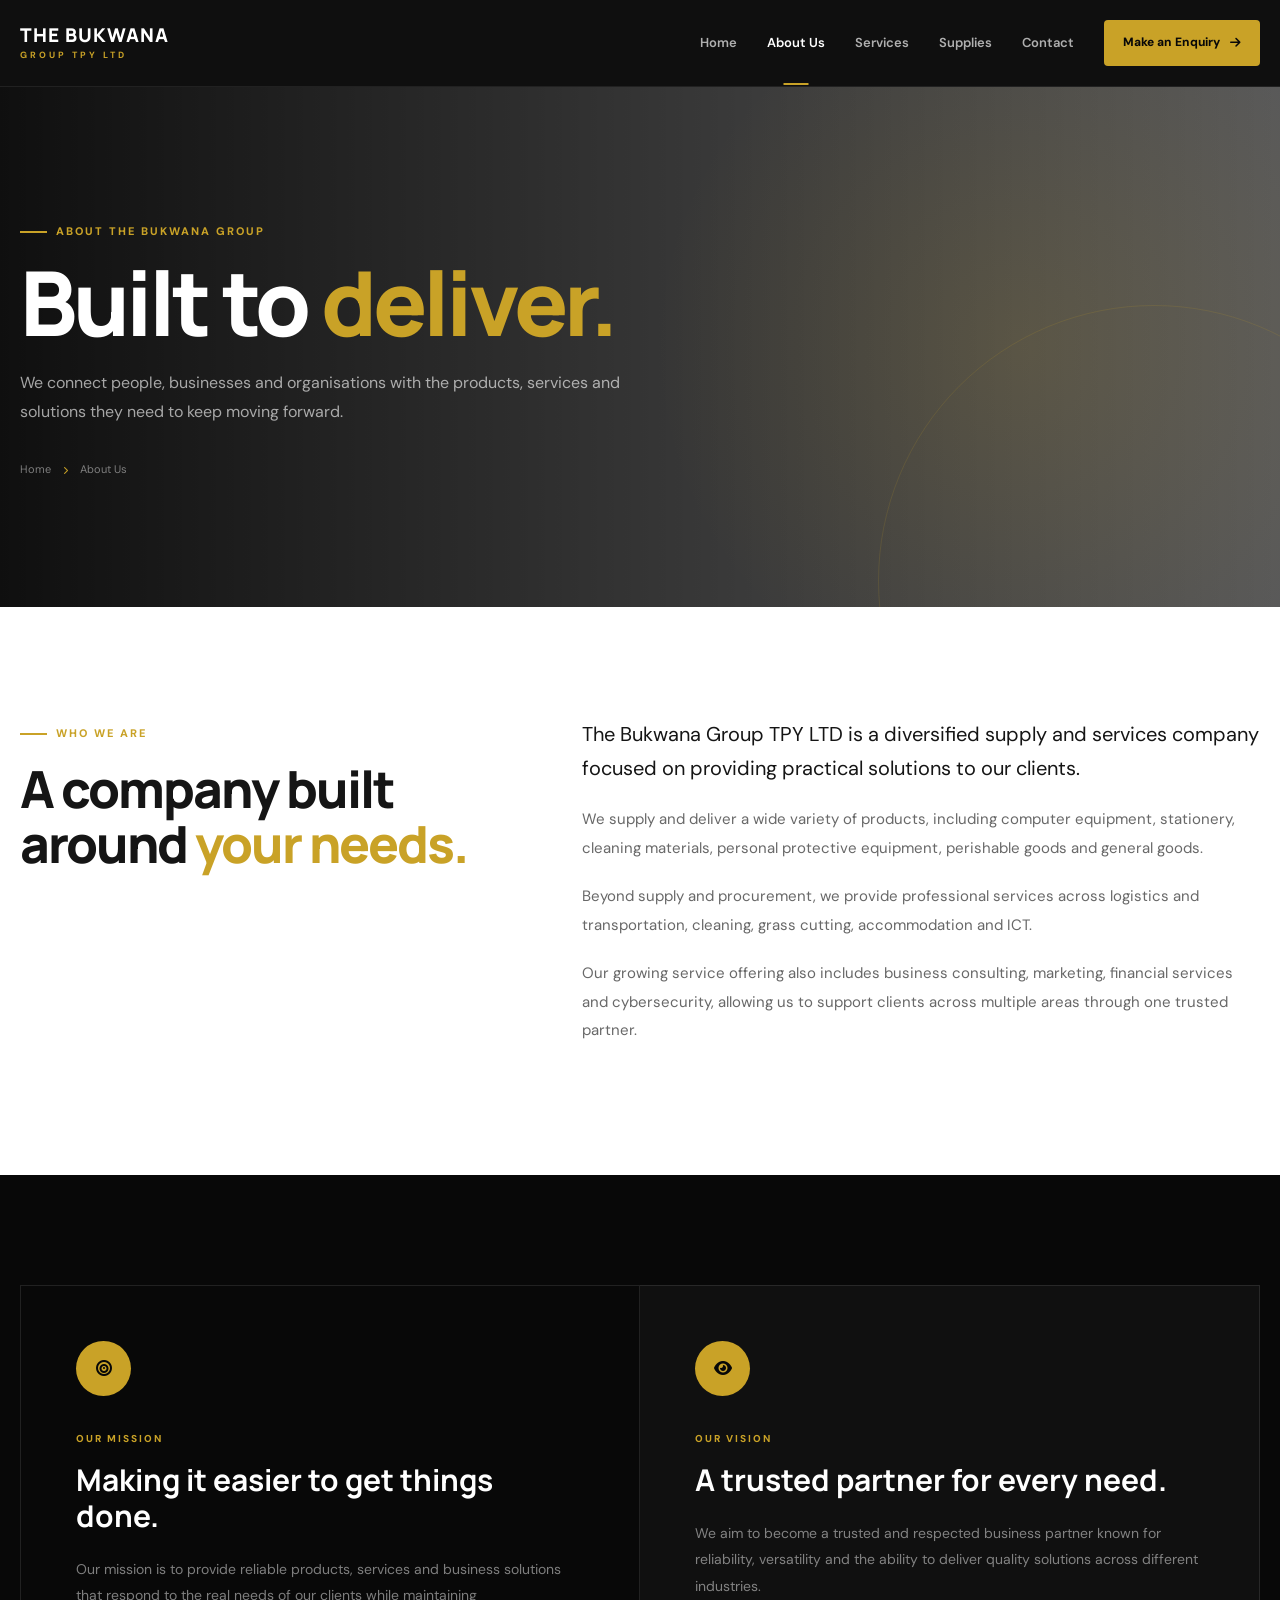
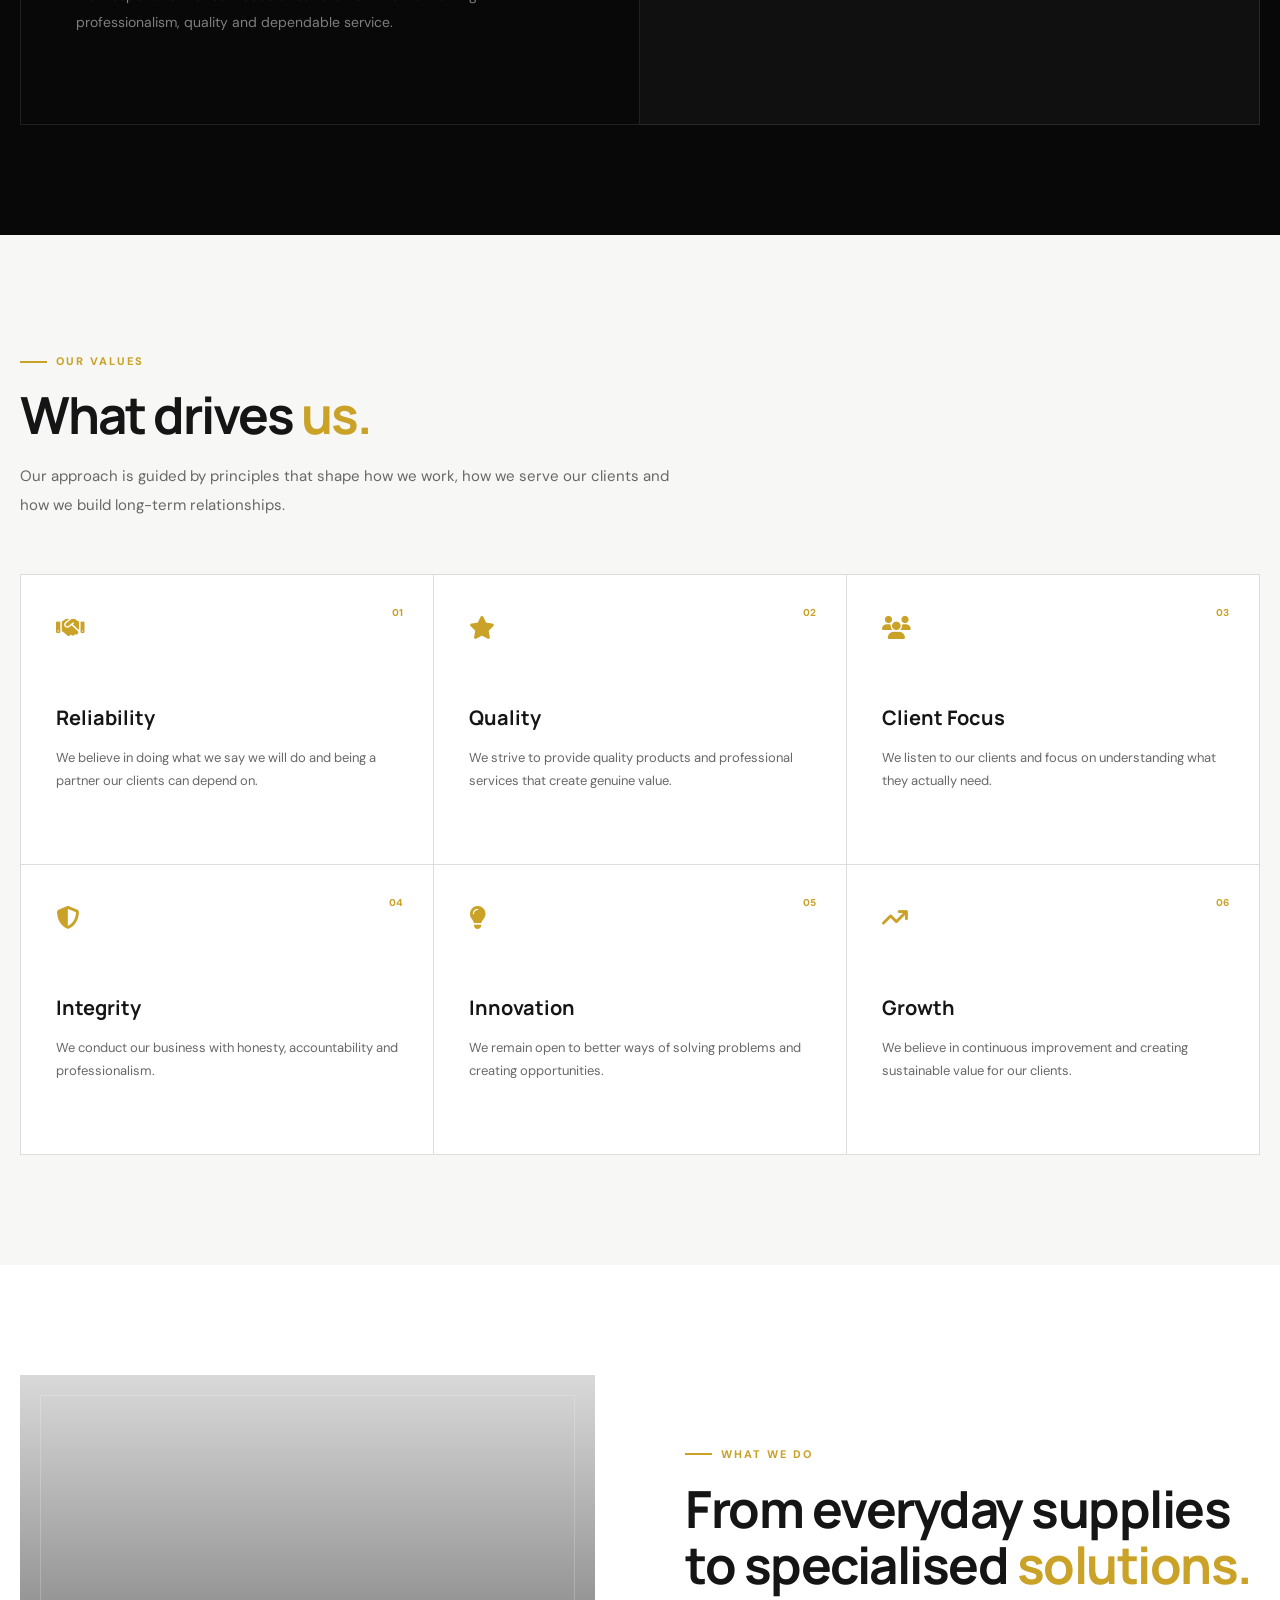
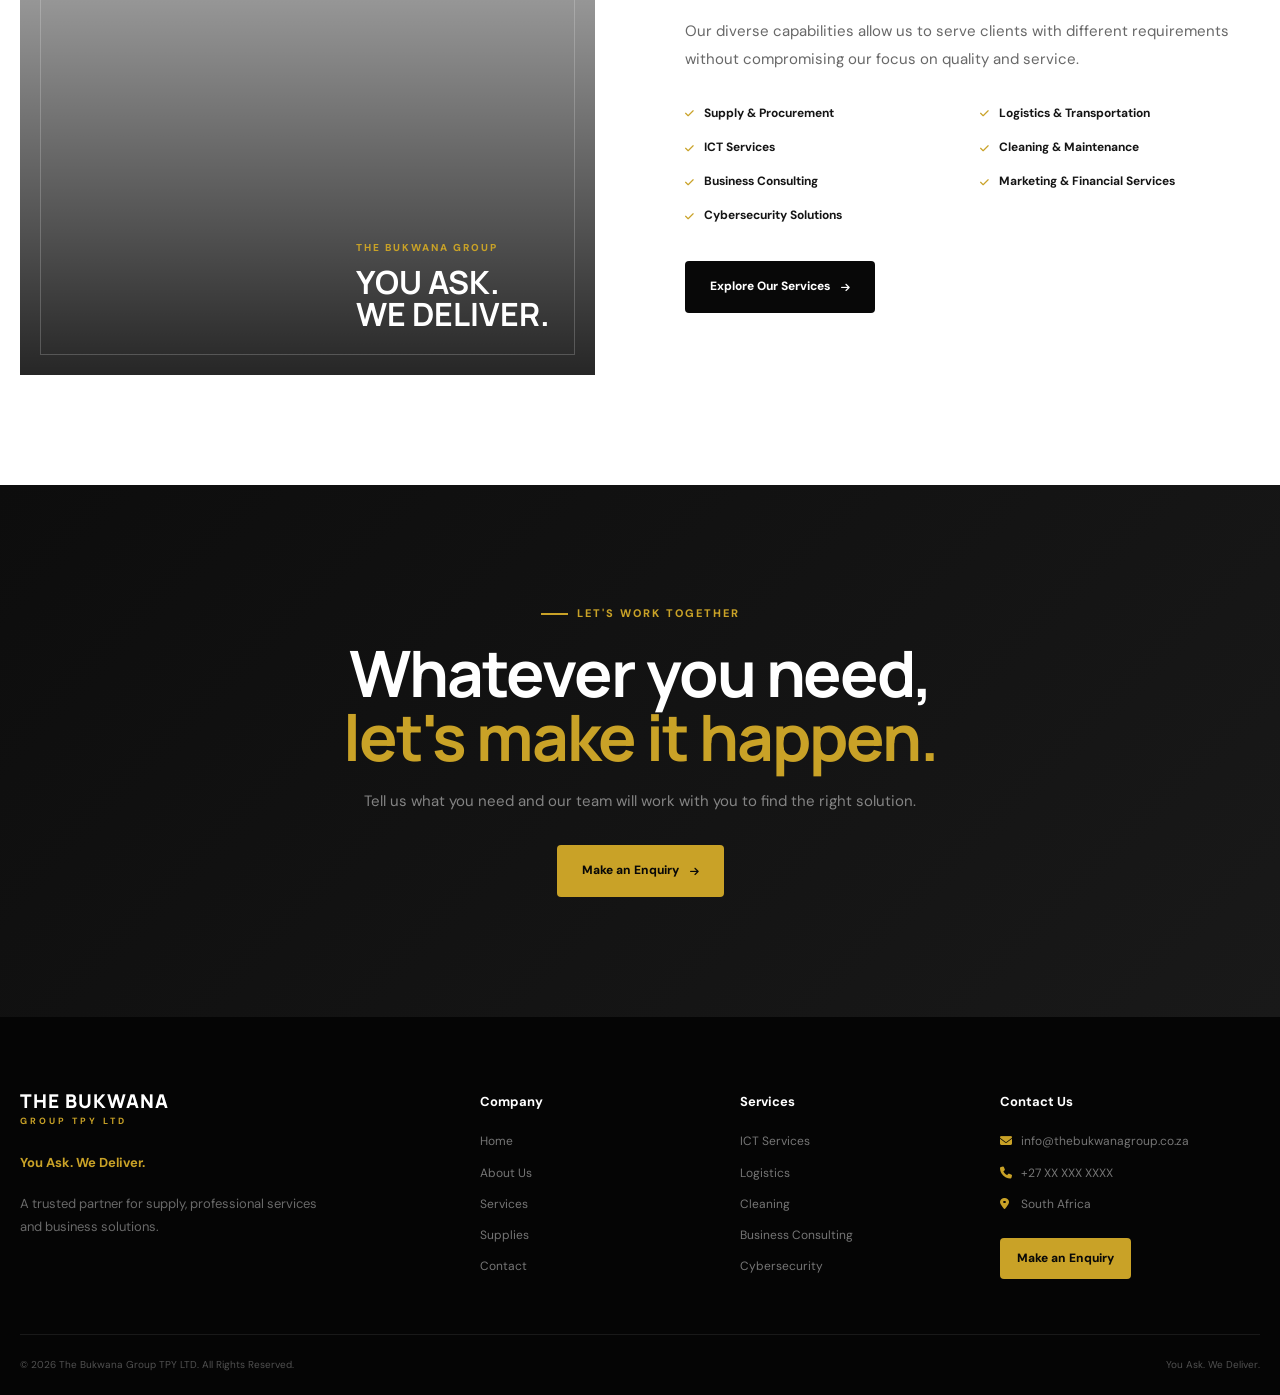
==== about.html @ 3b1d0615 "first commit" ====
<!DOCTYPE html>
<html lang="en">

<head>

    <meta charset="UTF-8">

    <meta name="viewport" content="width=device-width, initial-scale=1.0">

    <meta name="description"
        content="Learn more about The Bukwana Group TPY LTD, a diversified supply, services and business solutions company.">

    <meta name="keywords"
        content="The Bukwana Group, about us, supply company, procurement, logistics, ICT services, business solutions">

    <meta name="author" content="The Bukwana Group TPY LTD">

    <title>About Us | The Bukwana Group PTY LTD</title>


    <!-- Google Fonts -->

    <link rel="preconnect" href="https://fonts.googleapis.com">

    <link rel="preconnect" href="https://fonts.gstatic.com" crossorigin>

    <link
        href="https://fonts.googleapis.com/css2?family=DM+Sans:wght@400;500;600;700&family=Manrope:wght@500;600;700;800&display=swap"
        rel="stylesheet">


    <!-- Font Awesome -->

    <link rel="stylesheet" href="https://cdnjs.cloudflare.com/ajax/libs/font-awesome/6.7.2/css/all.min.css">


    <!-- About Page CSS -->

    <link rel="stylesheet" href="about.css">

</head>


<body>


    <!-- =====================================================
         NAVBAR
    ====================================================== -->

    <header class="site-header">

        <div class="container navbar">

            <!-- Logo -->

            <a href="index.html" class="logo">

                <span class="logo-main">
                    THE BUKWANA
                </span>

                <span class="logo-sub">
                    GROUP TPY LTD
                </span>

            </a>


            <!-- Desktop Navigation -->

            <nav class="desktop-nav">

                <a href="index.html">
                    Home
                </a>

                <a href="about.html" class="active">
                    About Us
                </a>

                <a href="services.html">
                    Services
                </a>

                <a href="supplies.html">
                    Supplies
                </a>

                <a href="contact.html">
                    Contact
                </a>

                <a href="enquiry.html" class="nav-cta">

                    Make an Enquiry

                    <i class="fa-solid fa-arrow-right"></i>

                </a>

            </nav>


            <!-- Mobile Menu -->

            <button class="menu-toggle" id="menuToggle" aria-label="Open navigation" aria-expanded="false">

                <span></span>
                <span></span>
                <span></span>

            </button>

        </div>


        <!-- Mobile Navigation -->

        <nav class="mobile-nav" id="mobileNav">

            <a href="index.html">
                Home
            </a>

            <a href="about.html" class="active">
                About Us
            </a>

            <a href="services.html">
                Services
            </a>

            <a href="supplies.html">
                Supplies
            </a>

            <a href="contact.html">
                Contact
            </a>

            <a href="enquiry.html" class="mobile-cta">

                Make an Enquiry

                <i class="fa-solid fa-arrow-right"></i>

            </a>

        </nav>

    </header>



    <!-- =====================================================
         MAIN CONTENT
    ====================================================== -->

    <main>


        <!-- =================================================
             PAGE HERO
        ================================================== -->

        <section class="page-hero">

            <div class="page-hero-overlay"></div>

            <div class="container page-hero-content">

                <span class="section-label">

                    ABOUT THE BUKWANA GROUP

                </span>


                <h1>

                    Built to
                    <span>
                        deliver.
                    </span>

                </h1>


                <p>

                    We connect people, businesses and organisations
                    with the products, services and solutions they
                    need to keep moving forward.

                </p>


                <div class="breadcrumb">

                    <a href="index.html">
                        Home
                    </a>

                    <i class="fa-solid fa-chevron-right"></i>

                    <span>
                        About Us
                    </span>

                </div>

            </div>

        </section>



        <!-- =================================================
             INTRODUCTION
        ================================================== -->

        <section class="about-intro section">

            <div class="container about-intro-grid">

                <div class="about-heading">

                    <span class="section-label">
                        WHO WE ARE
                    </span>

                    <h2>

                        A company built around
                        <span>
                            your needs.
                        </span>

                    </h2>

                </div>


                <div class="about-copy">

                    <p class="lead">

                        The Bukwana Group TPY LTD is a diversified
                        supply and services company focused on
                        providing practical solutions to our clients.

                    </p>


                    <p>

                        We supply and deliver a wide variety of
                        products, including computer equipment,
                        stationery, cleaning materials, personal
                        protective equipment, perishable goods and
                        general goods.

                    </p>


                    <p>

                        Beyond supply and procurement, we provide
                        professional services across logistics and
                        transportation, cleaning, grass cutting,
                        accommodation and ICT.

                    </p>


                    <p>

                        Our growing service offering also includes
                        business consulting, marketing, financial
                        services and cybersecurity, allowing us to
                        support clients across multiple areas through
                        one trusted partner.

                    </p>

                </div>

            </div>

        </section>



        <!-- =================================================
             MISSION / VISION
        ================================================== -->

        <section class="mission-section section">

            <div class="container mission-grid">


                <!-- Mission -->

                <div class="mission-card">

                    <div class="mission-icon">

                        <i class="fa-solid fa-bullseye"></i>

                    </div>

                    <span>
                        OUR MISSION
                    </span>

                    <h2>
                        Making it easier to get things done.
                    </h2>

                    <p>

                        Our mission is to provide reliable products,
                        services and business solutions that respond
                        to the real needs of our clients while
                        maintaining professionalism, quality and
                        dependable service.

                    </p>

                </div>


                <!-- Vision -->

                <div class="mission-card vision-card">

                    <div class="mission-icon">

                        <i class="fa-solid fa-eye"></i>

                    </div>

                    <span>
                        OUR VISION
                    </span>

                    <h2>
                        A trusted partner for every need.
                    </h2>

                    <p>

                        We aim to become a trusted and respected
                        business partner known for reliability,
                        versatility and the ability to deliver
                        quality solutions across different
                        industries.

                    </p>

                </div>

            </div>

        </section>



        <!-- =================================================
             VALUES
        ================================================== -->

        <section class="values-section section">

            <div class="container">


                <div class="values-header">

                    <span class="section-label">
                        OUR VALUES
                    </span>

                    <h2>

                        What drives
                        <span>
                            us.
                        </span>

                    </h2>

                    <p>

                        Our approach is guided by principles that
                        shape how we work, how we serve our clients
                        and how we build long-term relationships.

                    </p>

                </div>


                <div class="values-grid">


                    <!-- Value 01 -->

                    <article class="value-card">

                        <span class="value-number">
                            01
                        </span>

                        <div class="value-icon">

                            <i class="fa-solid fa-handshake"></i>

                        </div>

                        <h3>
                            Reliability
                        </h3>

                        <p>

                            We believe in doing what we say we will
                            do and being a partner our clients can
                            depend on.

                        </p>

                    </article>


                    <!-- Value 02 -->

                    <article class="value-card">

                        <span class="value-number">
                            02
                        </span>

                        <div class="value-icon">

                            <i class="fa-solid fa-star"></i>

                        </div>

                        <h3>
                            Quality
                        </h3>

                        <p>

                            We strive to provide quality products
                            and professional services that create
                            genuine value.

                        </p>

                    </article>


                    <!-- Value 03 -->

                    <article class="value-card">

                        <span class="value-number">
                            03
                        </span>

                        <div class="value-icon">

                            <i class="fa-solid fa-users"></i>

                        </div>

                        <h3>
                            Client Focus
                        </h3>

                        <p>

                            We listen to our clients and focus on
                            understanding what they actually need.

                        </p>

                    </article>


                    <!-- Value 04 -->

                    <article class="value-card">

                        <span class="value-number">
                            04
                        </span>

                        <div class="value-icon">

                            <i class="fa-solid fa-shield-halved"></i>

                        </div>

                        <h3>
                            Integrity
                        </h3>

                        <p>

                            We conduct our business with honesty,
                            accountability and professionalism.

                        </p>

                    </article>


                    <!-- Value 05 -->

                    <article class="value-card">

                        <span class="value-number">
                            05
                        </span>

                        <div class="value-icon">

                            <i class="fa-solid fa-lightbulb"></i>

                        </div>

                        <h3>
                            Innovation
                        </h3>

                        <p>

                            We remain open to better ways of solving
                            problems and creating opportunities.

                        </p>

                    </article>


                    <!-- Value 06 -->

                    <article class="value-card">

                        <span class="value-number">
                            06
                        </span>

                        <div class="value-icon">

                            <i class="fa-solid fa-arrow-trend-up"></i>

                        </div>

                        <h3>
                            Growth
                        </h3>

                        <p>

                            We believe in continuous improvement and
                            creating sustainable value for our clients.

                        </p>

                    </article>

                </div>

            </div>

        </section>



        <!-- =================================================
             WHAT WE DO
        ================================================== -->

        <section class="capabilities-section section">

            <div class="container capabilities-grid">


                <div class="capabilities-image">

                    <div class="image-overlay">

                        <span>
                            THE BUKWANA GROUP
                        </span>

                        <strong>
                            YOU ASK.<br>
                            WE DELIVER.
                        </strong>

                    </div>

                </div>


                <div class="capabilities-content">

                    <span class="section-label">
                        WHAT WE DO
                    </span>

                    <h2>

                        From everyday supplies
                        to specialised
                        <span>
                            solutions.
                        </span>

                    </h2>


                    <p>

                        Our diverse capabilities allow us to serve
                        clients with different requirements without
                        compromising our focus on quality and service.

                    </p>


                    <div class="capability-list">

                        <div>

                            <i class="fa-solid fa-check"></i>

                            <span>
                                Supply & Procurement
                            </span>

                        </div>

                        <div>

                            <i class="fa-solid fa-check"></i>

                            <span>
                                Logistics & Transportation
                            </span>

                        </div>

                        <div>

                            <i class="fa-solid fa-check"></i>

                            <span>
                                ICT Services
                            </span>

                        </div>

                        <div>

                            <i class="fa-solid fa-check"></i>

                            <span>
                                Cleaning & Maintenance
                            </span>

                        </div>

                        <div>

                            <i class="fa-solid fa-check"></i>

                            <span>
                                Business Consulting
                            </span>

                        </div>

                        <div>

                            <i class="fa-solid fa-check"></i>

                            <span>
                                Marketing & Financial Services
                            </span>

                        </div>

                        <div>

                            <i class="fa-solid fa-check"></i>

                            <span>
                                Cybersecurity Solutions
                            </span>

                        </div>

                    </div>


                    <a href="services.html" class="btn btn-dark">

                        Explore Our Services

                        <i class="fa-solid fa-arrow-right"></i>

                    </a>

                </div>

            </div>

        </section>



        <!-- =================================================
             CTA
        ================================================== -->

        <section class="about-cta">

            <div class="container">

                <span class="section-label">
                    LET'S WORK TOGETHER
                </span>

                <h2>

                    Whatever you need,
                    <span>
                        let's make it happen.
                    </span>

                </h2>

                <p>

                    Tell us what you need and our team will work
                    with you to find the right solution.

                </p>

                <a href="enquiry.html" class="btn btn-gold">

                    Make an Enquiry

                    <i class="fa-solid fa-arrow-right"></i>

                </a>

            </div>

        </section>

    </main>



    <!-- =====================================================
         FOOTER
    ====================================================== -->

    <footer class="footer">

        <div class="container footer-grid">


            <div class="footer-company">

                <a href="index.html" class="logo">

                    <span class="logo-main">
                        THE BUKWANA
                    </span>

                    <span class="logo-sub">
                        GROUP TPY LTD
                    </span>

                </a>

                <p class="footer-tagline">
                    You Ask. We Deliver.
                </p>

                <p>

                    A trusted partner for supply,
                    professional services and business
                    solutions.

                </p>

            </div>


            <div class="footer-column">

                <h3>
                    Company
                </h3>

                <a href="index.html">
                    Home
                </a>

                <a href="about.html">
                    About Us
                </a>

                <a href="services.html">
                    Services
                </a>

                <a href="supplies.html">
                    Supplies
                </a>

                <a href="contact.html">
                    Contact
                </a>

            </div>


            <div class="footer-column">

                <h3>
                    Services
                </h3>

                <a href="services.html">
                    ICT Services
                </a>

                <a href="services.html">
                    Logistics
                </a>

                <a href="services.html">
                    Cleaning
                </a>

                <a href="services.html">
                    Business Consulting
                </a>

                <a href="services.html">
                    Cybersecurity
                </a>

            </div>


            <div class="footer-column">

                <h3>
                    Contact Us
                </h3>

                <a href="mailto:info@thebukwanagroup.co.za">

                    <i class="fa-solid fa-envelope"></i>

                    info@thebukwanagroup.co.za

                </a>

                <a href="tel:+27000000000">

                    <i class="fa-solid fa-phone"></i>

                    +27 XX XXX XXXX

                </a>

                <span>

                    <i class="fa-solid fa-location-dot"></i>

                    South Africa

                </span>

                <a href="enquiry.html" class="footer-button">
                    Make an Enquiry
                </a>

            </div>

        </div>


        <div class="container footer-bottom">

            <p>
                © 2026 The Bukwana Group TPY LTD.
                All Rights Reserved.
            </p>

            <p>
                You Ask. We Deliver.
            </p>

        </div>

    </footer>



    <!-- =====================================================
         MOBILE NAVIGATION
    ====================================================== -->

    <script>

        const menuToggle =
            document.getElementById("menuToggle");

        const mobileNav =
            document.getElementById("mobileNav");


        menuToggle.addEventListener("click", function () {

            const isOpen =
                mobileNav.classList.toggle("open");

            menuToggle.classList.toggle("open");

            menuToggle.setAttribute(
                "aria-expanded",
                isOpen
            );

        });


        document
            .querySelectorAll(".mobile-nav a")
            .forEach(function (link) {

                link.addEventListener("click", function () {

                    mobileNav.classList.remove("open");

                    menuToggle.classList.remove("open");

                    menuToggle.setAttribute(
                        "aria-expanded",
                        "false"
                    );

                });

            });

    </script>


</body>

</html>
---- about.css ----
/* ============================================================
   THE BUKWANA GROUP TPY LTD
   ABOUT PAGE
============================================================ */


/* ============================================================
   VARIABLES
============================================================ */

:root {

    --black: #080808;
    --black-2: #101010;
    --black-3: #171717;

    --gold: #c9a227;
    --gold-light: #dfbb45;
    --gold-dark: #a98417;

    --white: #ffffff;
    --off-white: #f7f7f5;

    --text: #151515;
    --muted: #686868;

    --border: #e7e7e7;

    --container: 1240px;

    --transition: .3s ease;

}


/* ============================================================
   RESET
============================================================ */

* {

    margin: 0;

    padding: 0;

    box-sizing: border-box;

}


html {

    scroll-behavior: smooth;

}


body {

    font-family:
        "DM Sans",
        sans-serif;

    color: var(--text);

    background: var(--white);

    line-height: 1.6;

    overflow-x: hidden;

}


a {

    color: inherit;

    text-decoration: none;

}


button {

    font-family: inherit;

}


.container {

    width:
        min(
            calc(100% - 40px),
            var(--container)
        );

    margin: auto;

}


.section {

    padding: 110px 0;

}


/* ============================================================
   NAVBAR
============================================================ */

.site-header {

    position: sticky;

    top: 0;

    z-index: 999;

    background:
        rgba(
            8,
            8,
            8,
            .97
        );

    border-bottom:
        1px solid
        rgba(
            255,
            255,
            255,
            .08
        );

    backdrop-filter: blur(12px);

}


.navbar {

    height: 86px;

    display: flex;

    align-items: center;

    justify-content: space-between;

}


/* ============================================================
   LOGO
============================================================ */

.logo {

    display: flex;

    flex-direction: column;

    line-height: 1;

}


.logo-main {

    color: var(--white);

    font-family:
        "Manrope",
        sans-serif;

    font-size: 19px;

    font-weight: 800;

    letter-spacing: 1px;

}


.logo-sub {

    margin-top: 6px;

    color: var(--gold);

    font-size: 9px;

    font-weight: 700;

    letter-spacing: 3px;

}


/* ============================================================
   DESKTOP NAVIGATION
============================================================ */

.desktop-nav {

    display: flex;

    align-items: center;

    gap: 30px;

}


.desktop-nav > a:not(.nav-cta) {

    position: relative;

    color:
        rgba(
            255,
            255,
            255,
            .67
        );

    font-size: 13px;

    font-weight: 600;

    transition:
        color var(--transition);

}


.desktop-nav > a:not(.nav-cta):hover,
.desktop-nav > a.active {

    color: var(--white);

}


.desktop-nav > a.active::after {

    content: "";

    position: absolute;

    left: 50%;

    bottom: -32px;

    width: 25px;

    height: 2px;

    background: var(--gold);

    transform:
        translateX(-50%);

}


.nav-cta {

    display: inline-flex;

    align-items: center;

    gap: 10px;

    padding:
        13px 19px;

    color: var(--black);

    background: var(--gold);

    border-radius: 4px;

    font-size: 12px;

    font-weight: 800;

    transition:
        all var(--transition);

}


.nav-cta:hover {

    color: var(--black);

    background: var(--gold-light);

    transform:
        translateY(-2px);

}


/* ============================================================
   MOBILE MENU
============================================================ */

.menu-toggle {

    display: none;

    width: 43px;

    height: 43px;

    padding: 9px;

    background: transparent;

    border:
        1px solid
        rgba(
            255,
            255,
            255,
            .18
        );

    border-radius: 4px;

    cursor: pointer;

}


.menu-toggle span {

    display: block;

    height: 2px;

    margin: 5px 0;

    background: var(--white);

    transition:
        .3s ease;

}


.mobile-nav {

    display: none;

}


.mobile-nav.open {

    display: flex;

    flex-direction: column;

    padding:
        15px 20px 25px;

    background: var(--black);

}


.mobile-nav a {

    padding: 15px 5px;

    color:
        rgba(
            255,
            255,
            255,
            .7
        );

    border-bottom:
        1px solid
        rgba(
            255,
            255,
            255,
            .07
        );

    font-size: 14px;

    font-weight: 600;

}


.mobile-nav a.active {

    color: var(--gold);

}


.mobile-nav .mobile-cta {

    margin-top: 15px;

    color: var(--black);

    background: var(--gold);

    border: none;

    text-align: center;

}


/* ============================================================
   SECTION LABEL
============================================================ */

.section-label {

    display: inline-flex;

    align-items: center;

    gap: 9px;

    margin-bottom: 18px;

    color: var(--gold);

    font-size: 11px;

    font-weight: 800;

    letter-spacing: 2px;

}


.section-label::before {

    content: "";

    width: 27px;

    height: 2px;

    background: var(--gold);

}


/* ============================================================
   PAGE HERO
============================================================ */

.page-hero {

    position: relative;

    min-height: 520px;

    display: flex;

    align-items: center;

    color: var(--white);

    background:

        linear-gradient(
            90deg,
            rgba(0,0,0,.94),
            rgba(0,0,0,.65)
        ),

        url("../assets/images/about-hero.jpg")
        center / cover no-repeat;

    overflow: hidden;

}


.page-hero::after {

    content: "";

    position: absolute;

    right: -150px;

    bottom: -250px;

    width: 550px;

    height: 550px;

    border-radius: 50%;

    border:
        1px solid
        rgba(
            201,
            162,
            39,
            .15
        );

}


.page-hero-overlay {

    position: absolute;

    inset: 0;

    background:
        radial-gradient(
            circle at 80% 50%,
            rgba(
                201,
                162,
                39,
                .13
            ),
            transparent 35%
        );

}


.page-hero-content {

    position: relative;

    z-index: 2;

    padding: 70px 0;

}


.page-hero h1 {

    max-width: 800px;

    margin-bottom: 25px;

    font-family:
        "Manrope",
        sans-serif;

    font-size:
        clamp(
            3.5rem,
            7vw,
            6.5rem
        );

    font-weight: 800;

    line-height: .95;

    letter-spacing: -4px;

}


.page-hero h1 span {

    color: var(--gold);

}


.page-hero-content > p {

    max-width: 650px;

    color:
        rgba(
            255,
            255,
            255,
            .62
        );

    font-size: 16px;

    line-height: 1.8;

}


.breadcrumb {

    display: flex;

    align-items: center;

    gap: 12px;

    margin-top: 35px;

    color:
        rgba(
            255,
            255,
            255,
            .45
        );

    font-size: 11px;

}


.breadcrumb a:hover {

    color: var(--gold);

}


.breadcrumb i {

    color: var(--gold);

    font-size: 8px;

}


/* ============================================================
   ABOUT INTRO
============================================================ */

.about-intro-grid {

    display: grid;

    grid-template-columns:
        .8fr 1.2fr;

    gap: 110px;

}


.about-heading h2 {

    font-family:
        "Manrope",
        sans-serif;

    font-size:
        clamp(
            2.4rem,
            4vw,
            4rem
        );

    font-weight: 800;

    line-height: 1.08;

    letter-spacing: -2px;

}


.about-heading h2 span {

    color: var(--gold);

}


.about-copy {

    max-width: 720px;

}


.about-copy p {

    margin-bottom: 20px;

    color: var(--muted);

    font-size: 15px;

    line-height: 1.9;

}


.about-copy .lead {

    color: var(--text);

    font-size: 20px;

    line-height: 1.7;

}


/* ============================================================
   MISSION / VISION
============================================================ */

.mission-section {

    color: var(--white);

    background: var(--black);

}


.mission-grid {

    display: grid;

    grid-template-columns: 1fr 1fr;

}


.mission-card {

    min-height: 440px;

    padding: 55px;

    border:
        1px solid
        rgba(
            255,
            255,
            255,
            .1
        );

}


.vision-card {

    background: var(--black-2);

    border-left: none;

}


.mission-icon {

    width: 55px;

    height: 55px;

    display: flex;

    align-items: center;

    justify-content: center;

    margin-bottom: 35px;

    color: var(--black);

    background: var(--gold);

    border-radius: 50%;

}


.mission-card > span {

    display: block;

    margin-bottom: 15px;

    color: var(--gold);

    font-size: 10px;

    font-weight: 800;

    letter-spacing: 2px;

}


.mission-card h2 {

    max-width: 480px;

    margin-bottom: 22px;

    font-family:
        "Manrope",
        sans-serif;

    font-size: 30px;

    line-height: 1.2;

}


.mission-card p {

    max-width: 520px;

    color:
        rgba(
            255,
            255,
            255,
            .48
        );

    font-size: 14px;

    line-height: 1.9;

}


/* ============================================================
   VALUES
============================================================ */

.values-section {

    background: var(--off-white);

}


.values-header {

    max-width: 750px;

    margin-bottom: 55px;

}


.values-header h2 {

    margin-bottom: 20px;

    font-family:
        "Manrope",
        sans-serif;

    font-size:
        clamp(
            2.5rem,
            4vw,
            4rem
        );

    line-height: 1.05;

    letter-spacing: -2px;

}


.values-header h2 span {

    color: var(--gold);

}


.values-header p {

    max-width: 650px;

    color: var(--muted);

    font-size: 15px;

    line-height: 1.9;

}


.values-grid {

    display: grid;

    grid-template-columns:
        repeat(3, 1fr);

    border-top:
        1px solid
        #dddddd;

    border-left:
        1px solid
        #dddddd;

}


.value-card {

    position: relative;

    min-height: 290px;

    padding: 35px;

    background: var(--white);

    border-right:
        1px solid
        #dddddd;

    border-bottom:
        1px solid
        #dddddd;

    transition:
        all var(--transition);

}


.value-card:hover {

    background: var(--black);

    color: var(--white);

}


.value-number {

    position: absolute;

    top: 30px;

    right: 30px;

    color: var(--gold);

    font-size: 10px;

    font-weight: 800;

}


.value-icon {

    margin-bottom: 55px;

    color: var(--gold);

    font-size: 23px;

}


.value-card h3 {

    margin-bottom: 12px;

    font-family:
        "Manrope",
        sans-serif;

    font-size: 20px;

}


.value-card p {

    color: var(--muted);

    font-size: 13px;

    line-height: 1.8;

    transition:
        color var(--transition);

}


.value-card:hover p {

    color:
        rgba(
            255,
            255,
            255,
            .48
        );

}


/* ============================================================
   CAPABILITIES
============================================================ */

.capabilities-grid {

    display: grid;

    grid-template-columns:
        1fr 1fr;

    gap: 90px;

    align-items: center;

}


.capabilities-image {

    position: relative;

    min-height: 600px;

    background:

        linear-gradient(
            180deg,
            rgba(0,0,0,.15),
            rgba(0,0,0,.85)
        ),

        url("../assets/images/about-services.jpg")
        center / cover no-repeat;

}


.capabilities-image::before {

    content: "";

    position: absolute;

    inset: 20px;

    border:
        1px solid
        rgba(
            255,
            255,
            255,
            .2
        );

}


.image-overlay {

    position: absolute;

    right: 45px;

    bottom: 45px;

    z-index: 2;

}


.image-overlay span {

    display: block;

    margin-bottom: 10px;

    color: var(--gold);

    font-size: 10px;

    font-weight: 800;

    letter-spacing: 2px;

}


.image-overlay strong {

    display: block;

    color: var(--white);

    font-family:
        "Manrope",
        sans-serif;

    font-size: 32px;

    line-height: 1;

}


.capabilities-content h2 {

    margin-bottom: 25px;

    font-family:
        "Manrope",
        sans-serif;

    font-size:
        clamp(
            2.4rem,
            4vw,
            3.8rem
        );

    line-height: 1.08;

    letter-spacing: -1.5px;

}


.capabilities-content h2 span {

    color: var(--gold);

}


.capabilities-content > p {

    max-width: 600px;

    margin-bottom: 30px;

    color: var(--muted);

    font-size: 15px;

    line-height: 1.9;

}


.capability-list {

    display: grid;

    grid-template-columns:
        1fr 1fr;

    gap: 15px;

    margin-bottom: 35px;

}


.capability-list div {

    display: flex;

    align-items: center;

    gap: 10px;

    color: var(--text);

    font-size: 12px;

    font-weight: 700;

}


.capability-list i {

    color: var(--gold);

    font-size: 10px;

}


/* ============================================================
   CTA
============================================================ */

.about-cta {

    padding: 120px 0;

    color: var(--white);

    background:
        linear-gradient(
            135deg,
            #0d0d0d,
            #191919
        );

    text-align: center;

}


.about-cta .container {

    display: flex;

    flex-direction: column;

    align-items: center;

}


.about-cta h2 {

    max-width: 850px;

    margin-bottom: 20px;

    font-family:
        "Manrope",
        sans-serif;

    font-size:
        clamp(
            2.7rem,
            5vw,
            5rem
        );

    line-height: 1;

    letter-spacing: -2px;

}


.about-cta h2 span {

    display: block;

    color: var(--gold);

}


.about-cta p {

    max-width: 600px;

    margin-bottom: 32px;

    color:
        rgba(
            255,
            255,
            255,
            .48
        );

    font-size: 15px;

}


/* ============================================================
   BUTTON
============================================================ */

.btn {

    min-height: 52px;

    display: inline-flex;

    align-items: center;

    justify-content: center;

    gap: 11px;

    padding:
        0 25px;

    border-radius: 4px;

    font-size: 12px;

    font-weight: 800;

    transition:
        all var(--transition);

}


.btn i {

    font-size: 10px;

    transition:
        transform var(--transition);

}


.btn:hover i {

    transform:
        translateX(4px);

}


.btn-gold {

    color: var(--black);

    background: var(--gold);

}


.btn-gold:hover {

    background: var(--gold-light);

    transform:
        translateY(-2px);

}


.btn-dark {

    color: var(--white);

    background: var(--black);

}


.btn-dark:hover {

    color: var(--black);

    background: var(--gold);

}


/* ============================================================
   FOOTER
============================================================ */

.footer {

    color:
        rgba(
            255,
            255,
            255,
            .55
        );

    background: #050505;

}


.footer-grid {

    display: grid;

    grid-template-columns:
        2fr 1fr 1fr 1.3fr;

    gap: 60px;

    padding:
        75px 0 55px;

}


.footer-company p {

    max-width: 320px;

    margin-top: 18px;

    color:
        rgba(
            255,
            255,
            255,
            .4
        );

    font-size: 13px;

    line-height: 1.8;

}


.footer-company .footer-tagline {

    margin-top: 25px;

    color: var(--gold);

    font-weight: 700;

}


.footer-column {

    display: flex;

    flex-direction: column;

    align-items: flex-start;

    gap: 12px;

}


.footer-column h3 {

    margin-bottom: 8px;

    color: var(--white);

    font-size: 13px;

}


.footer-column a,
.footer-column span {

    color:
        rgba(
            255,
            255,
            255,
            .45
        );

    font-size: 12px;

    transition:
        color var(--transition);

}


.footer-column a:hover {

    color: var(--gold);

}


.footer-column i {

    width: 18px;

    color: var(--gold);

}


.footer-button {

    margin-top: 12px;

    padding:
        11px 17px;

    color: var(--black) !important;

    background: var(--gold);

    border-radius: 4px;

    font-weight: 800;

}


.footer-button:hover {

    background: var(--gold-light);

}


.footer-bottom {

    display: flex;

    justify-content: space-between;

    padding:
        22px 0;

    border-top:
        1px solid
        rgba(
            255,
            255,
            255,
            .08
        );

}


.footer-bottom p {

    color:
        rgba(
            255,
            255,
            255,
            .3
        );

    font-size: 10px;

}


/* ============================================================
   RESPONSIVE
============================================================ */

@media (max-width: 1050px) {

    .desktop-nav {

        gap: 20px;

    }


    .about-intro-grid,
    .capabilities-grid {

        gap: 60px;

    }


    .values-grid {

        grid-template-columns:
            repeat(2, 1fr);

    }


    .footer-grid {

        grid-template-columns:
            1.5fr 1fr 1fr;

    }

}


@media (max-width: 900px) {

    .desktop-nav {

        display: none;

    }


    .menu-toggle {

        display: block;

    }


    .about-intro-grid,
    .mission-grid,
    .capabilities-grid {

        grid-template-columns: 1fr;

    }


    .vision-card {

        border-left:
            1px solid
            rgba(
                255,
                255,
                255,
                .1
            );

        border-top: none;

    }


    .capabilities-image {

        min-height: 500px;

    }


    .footer-grid {

        grid-template-columns:
            1fr 1fr;

    }

}


@media (max-width: 600px) {

    .container {

        width:
            calc(100% - 30px);

    }


    .section {

        padding: 75px 0;

    }


    .page-hero {

        min-height: 450px;

    }


    .page-hero h1 {

        font-size: 3.5rem;

        letter-spacing: -3px;

    }


    .about-copy .lead {

        font-size: 17px;

    }


    .mission-card {

        min-height: auto;

        padding: 35px;

    }


    .values-grid {

        grid-template-columns: 1fr;

    }


    .capabilities-image {

        min-height: 430px;

    }


    .capability-list {

        grid-template-columns: 1fr;

    }


    .footer-grid {

        grid-template-columns: 1fr;

        gap: 40px;

    }


    .footer-bottom {

        flex-direction: column;

        gap: 8px;

    }

}


@media (max-width: 430px) {

    .navbar {

        height: 76px;

    }


    .logo-main {

        font-size: 16px;

    }


    .logo-sub {

        font-size: 8px;

    }


    .page-hero h1 {

        font-size: 3rem;

    }


    .about-heading h2,
    .capabilities-content h2 {

        font-size: 2.3rem;

    }


    .about-cta h2 {

        font-size: 2.7rem;

    }

}
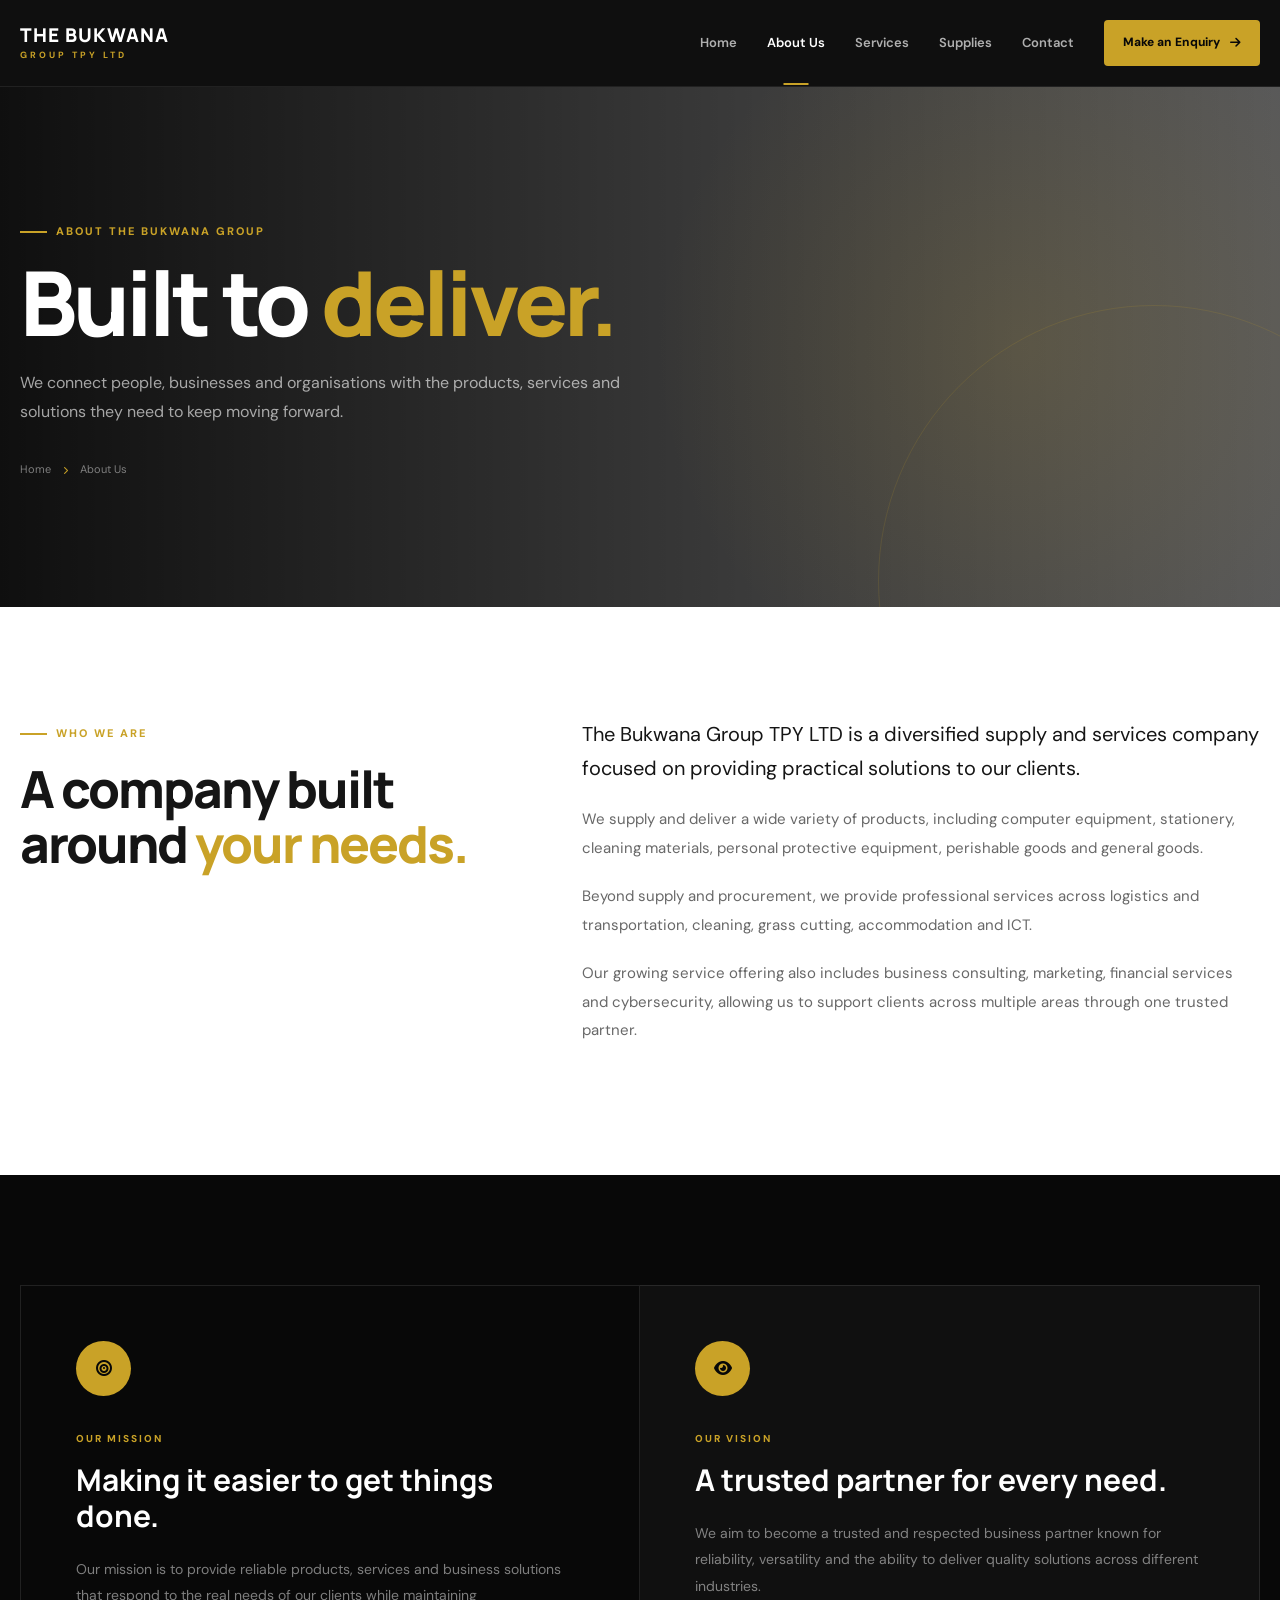
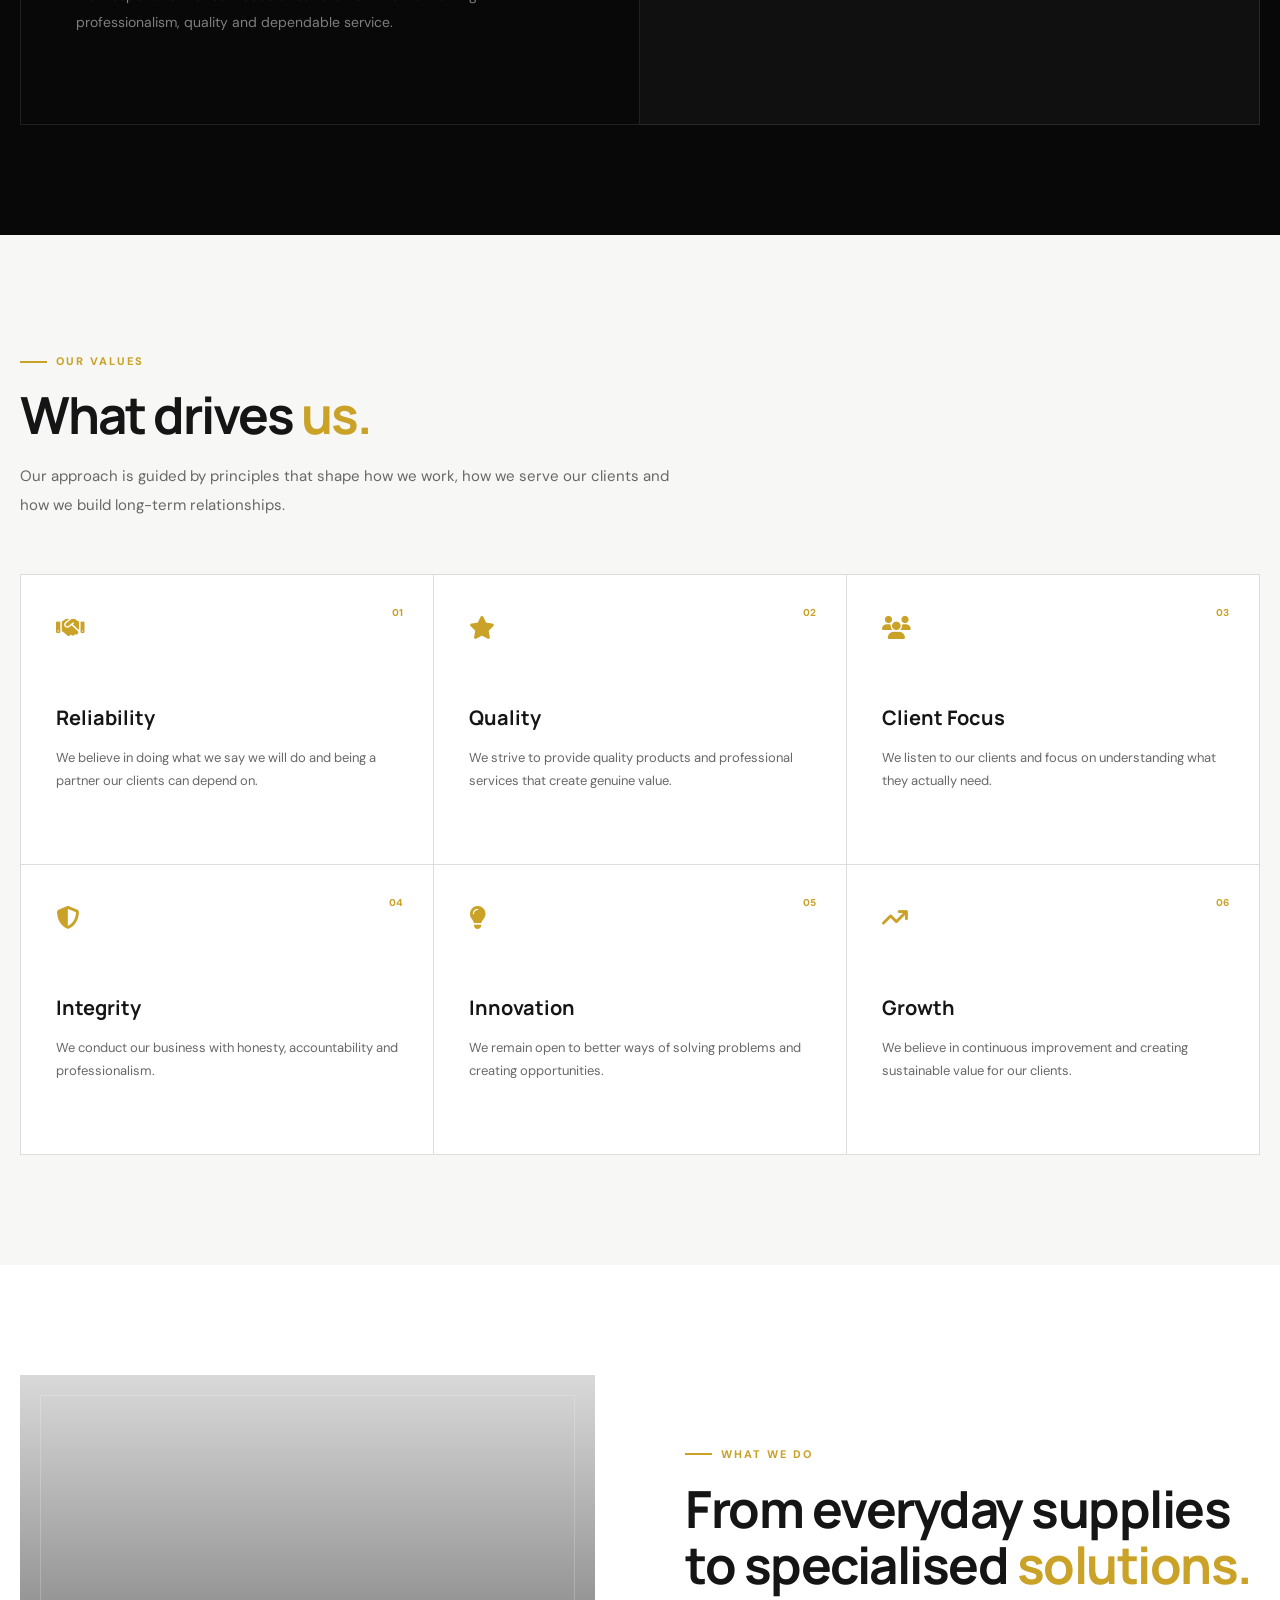
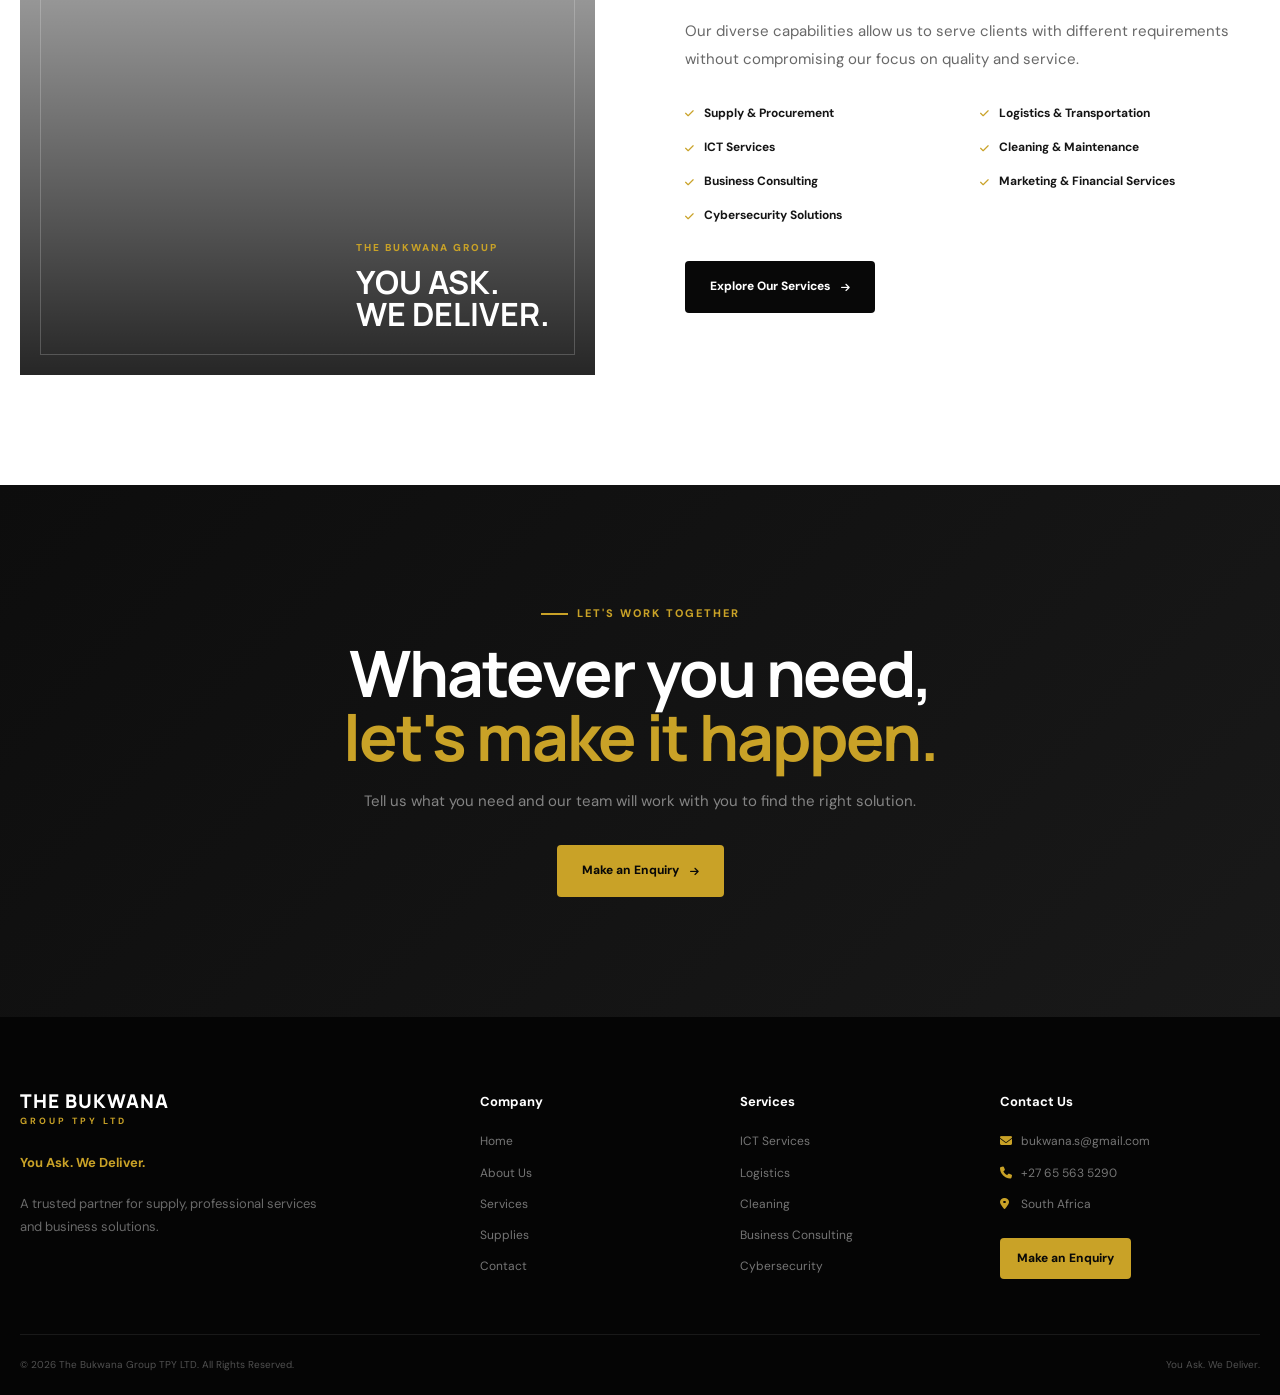
==== commit efc45e8c: "update contact details" ====
--- a/about.html
+++ b/about.html
@@ -873,19 +873,19 @@
                     Contact Us
                 </h3>
 
-                <a href="mailto:info@thebukwanagroup.co.za">
+                <a href="mailto:bukwana.s@gmail.com">
 
                     <i class="fa-solid fa-envelope"></i>
 
-                    info@thebukwanagroup.co.za
-
-                </a>
-
-                <a href="tel:+27000000000">
+                    bukwana.s@gmail.com
+
+                </a>
+
+                <a href="tel:+27655635290">
 
                     <i class="fa-solid fa-phone"></i>
 
-                    +27 XX XXX XXXX
+                    +27 65 563 5290
 
                 </a>
 
